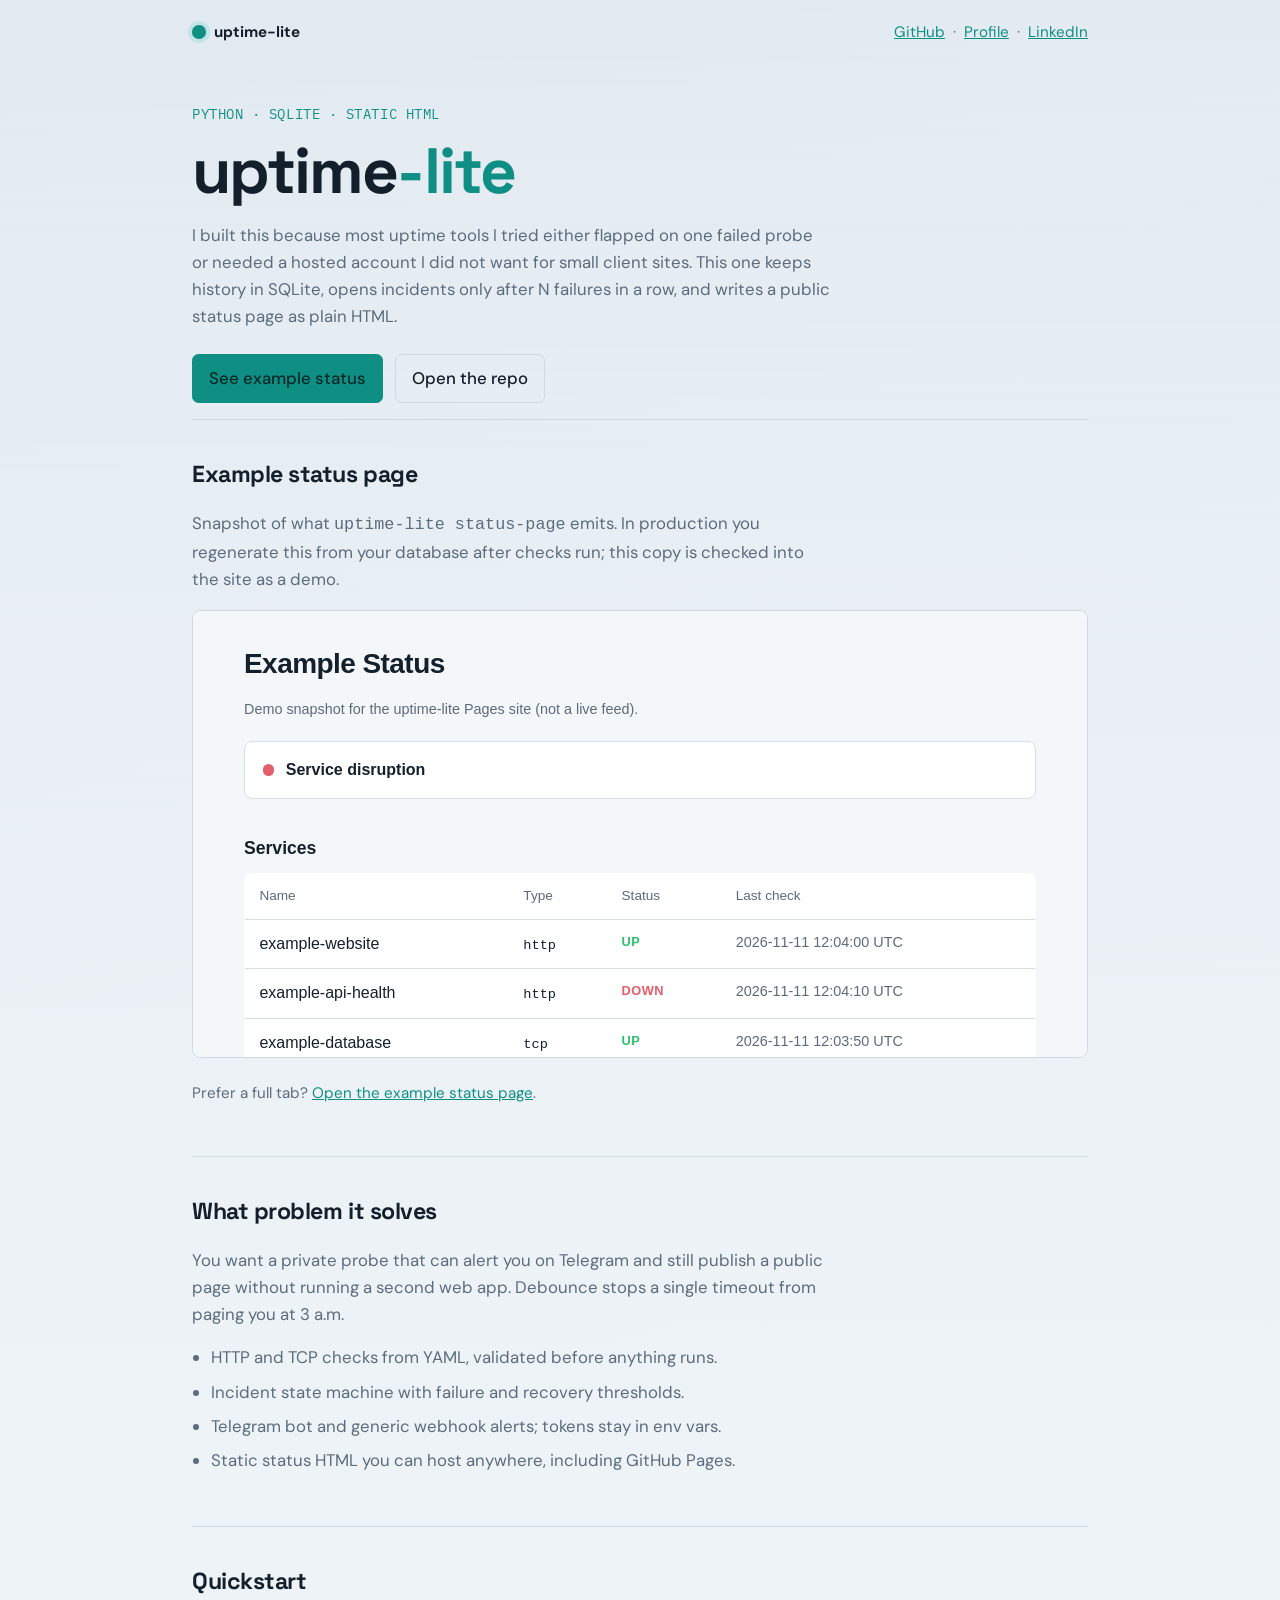
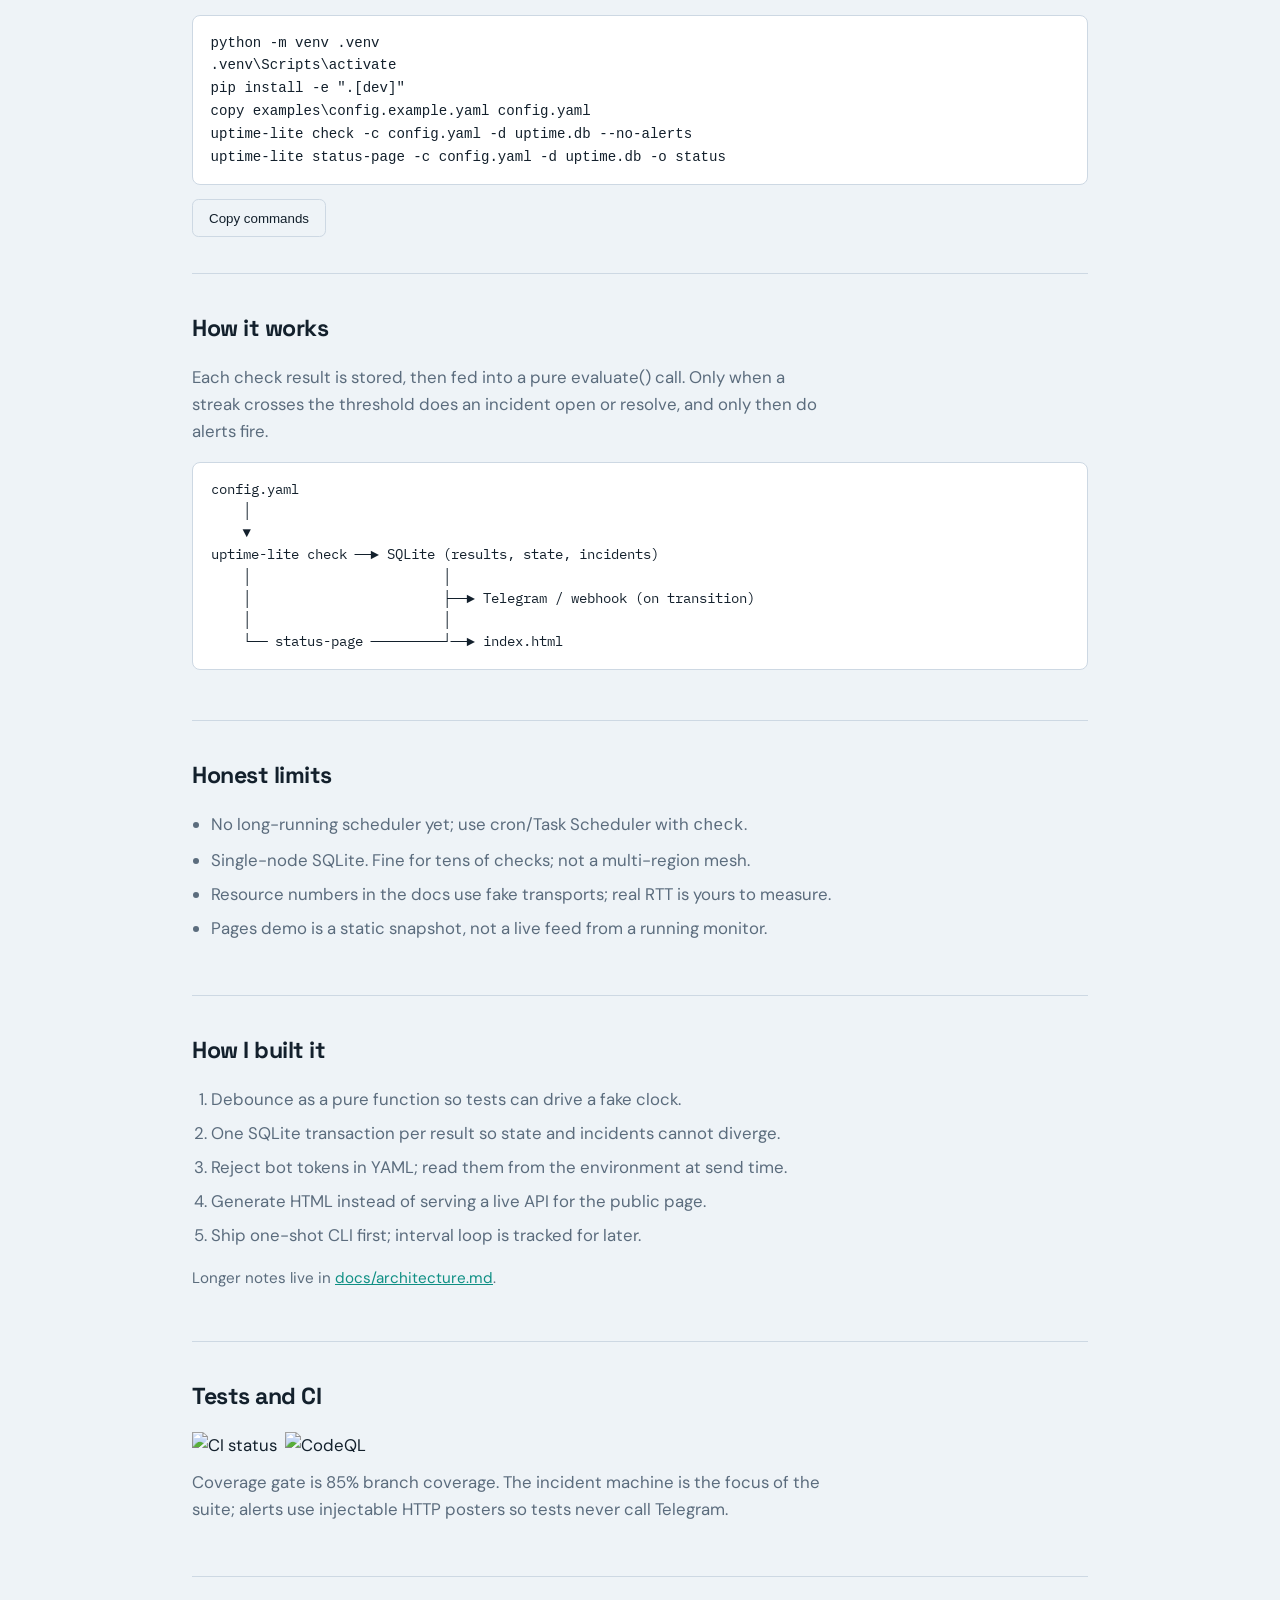
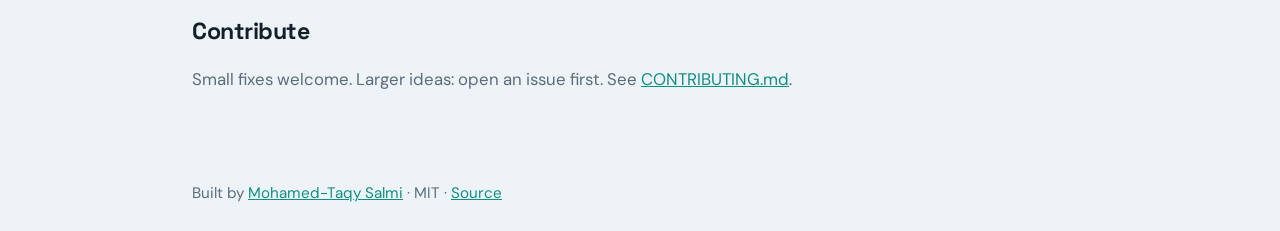
==== site/index.html @ f2ccf260 "feat: add alerts, status page, Pages site and QA for v0.1.0 Ship Telegram/webhook alerts, static sta" ====
<!doctype html>
<html lang="en">
  <head>
    <meta charset="utf-8" />
    <meta name="viewport" content="width=device-width, initial-scale=1" />
    <title>uptime-lite — self-hosted uptime with a static status page</title>
    <meta
      name="description"
      content="HTTP and TCP checks, debounced incidents, Telegram and webhook alerts, SQLite history, and a generated static status page."
    />
    <meta property="og:title" content="uptime-lite" />
    <meta
      property="og:description"
      content="Self-hosted uptime monitor with debounced incidents and a static public status page."
    />
    <meta property="og:type" content="website" />
    <meta property="og:url" content="https://mohamedtaqysalmi.github.io/uptime-lite/" />
    <meta property="og:image" content="https://mohamedtaqysalmi.github.io/uptime-lite/og.svg" />
    <meta name="twitter:card" content="summary_large_image" />
    <meta name="twitter:title" content="uptime-lite" />
    <meta
      name="twitter:description"
      content="Self-hosted uptime monitor with debounced incidents and a static public status page."
    />
    <meta name="twitter:image" content="https://mohamedtaqysalmi.github.io/uptime-lite/og.svg" />
    <link rel="icon" href="favicon.svg" type="image/svg+xml" />
    <link rel="preconnect" href="https://fonts.googleapis.com" />
    <link rel="preconnect" href="https://fonts.gstatic.com" crossorigin />
    <link
      href="https://fonts.googleapis.com/css2?family=DM+Sans:ital,opsz,wght@0,9..40,400;0,9..40,500;0,9..40,700;1,9..40,400&family=IBM+Plex+Mono:wght@400;500&family=Space+Grotesk:wght@600;700&display=swap"
      rel="stylesheet"
    />
    <link rel="stylesheet" href="styles.css" />
  </head>
  <body>
    <a class="skip-link" href="#example">Skip to example status</a>
    <header class="wrap site-header">
      <div class="brand-row">
        <span class="mark" aria-hidden="true"></span>
        <strong>uptime-lite</strong>
      </div>
      <nav aria-label="Primary">
        <a href="https://github.com/mohamedtaqysalmi/uptime-lite">GitHub</a>
        &nbsp;·&nbsp;
        <a href="https://github.com/mohamedtaqysalmi">Profile</a>
        &nbsp;·&nbsp;
        <a href="https://www.linkedin.com/in/mohamedtaqysalmi">LinkedIn</a>
      </nav>
    </header>

    <section class="wrap hero" aria-label="Introduction">
      <p class="eyebrow">Python · SQLite · static HTML</p>
      <h1 class="hero-brand">uptime<span>-lite</span></h1>
      <p class="lede">
        I built this because most uptime tools I tried either flapped on one failed probe or needed a
        hosted account I did not want for small client sites. This one keeps history in SQLite,
        opens incidents only after N failures in a row, and writes a public status page as plain
        HTML.
      </p>
      <div class="cta-row">
        <a class="btn btn-primary" href="#example">See example status</a>
        <a class="btn btn-ghost" href="https://github.com/mohamedtaqysalmi/uptime-lite"
          >Open the repo</a
        >
      </div>
    </section>

    <main>
      <section class="wrap section" id="example" aria-labelledby="example-title">
        <h2 id="example-title">Example status page</h2>
        <p class="lede">
          Snapshot of what <code>uptime-lite status-page</code> emits. In production you regenerate
          this from your database after checks run; this copy is checked into the site as a demo.
        </p>
        <iframe
          class="status-frame"
          title="Example status page"
          src="status/index.html"
          loading="lazy"
        ></iframe>
        <p class="muted">
          Prefer a full tab?
          <a href="status/index.html">Open the example status page</a>.
        </p>
      </section>

      <section class="wrap section" aria-labelledby="problem-title">
        <h2 id="problem-title">What problem it solves</h2>
        <p class="lede">
          You want a private probe that can alert you on Telegram and still publish a public page
          without running a second web app. Debounce stops a single timeout from paging you at 3 a.m.
        </p>
        <ul class="plain-list">
          <li>HTTP and TCP checks from YAML, validated before anything runs.</li>
          <li>Incident state machine with failure and recovery thresholds.</li>
          <li>Telegram bot and generic webhook alerts; tokens stay in env vars.</li>
          <li>Static status HTML you can host anywhere, including GitHub Pages.</li>
        </ul>
      </section>

      <section class="wrap section" aria-labelledby="quick-title">
        <h2 id="quick-title">Quickstart</h2>
        <pre class="code"><code id="quick-code">python -m venv .venv
.venv\Scripts\activate
pip install -e ".[dev]"
copy examples\config.example.yaml config.yaml
uptime-lite check -c config.yaml -d uptime.db --no-alerts
uptime-lite status-page -c config.yaml -d uptime.db -o status</code></pre>
        <button type="button" class="btn btn-ghost" id="copy-btn">Copy commands</button>
      </section>

      <section class="wrap section" aria-labelledby="how-title">
        <h2 id="how-title">How it works</h2>
        <p class="lede">
          Each check result is stored, then fed into a pure evaluate() call. Only when a streak
          crosses the threshold does an incident open or resolve, and only then do alerts fire.
        </p>
        <pre class="code diagram" aria-label="Architecture diagram">config.yaml
    │
    ▼
uptime-lite check ──► SQLite (results, state, incidents)
    │                        │
    │                        ├──► Telegram / webhook (on transition)
    │                        │
    └── status-page ─────────┘──► index.html</pre>
      </section>

      <section class="wrap section" aria-labelledby="limits-title">
        <h2 id="limits-title">Honest limits</h2>
        <ul class="plain-list">
          <li>No long-running scheduler yet; use cron/Task Scheduler with <code>check</code>.</li>
          <li>Single-node SQLite. Fine for tens of checks; not a multi-region mesh.</li>
          <li>Resource numbers in the docs use fake transports; real RTT is yours to measure.</li>
          <li>Pages demo is a static snapshot, not a live feed from a running monitor.</li>
        </ul>
      </section>

      <section class="wrap section" aria-labelledby="built-title">
        <h2 id="built-title">How I built it</h2>
        <ol class="plain-list">
          <li>Debounce as a pure function so tests can drive a fake clock.</li>
          <li>One SQLite transaction per result so state and incidents cannot diverge.</li>
          <li>Reject bot tokens in YAML; read them from the environment at send time.</li>
          <li>Generate HTML instead of serving a live API for the public page.</li>
          <li>Ship one-shot CLI first; interval loop is tracked for later.</li>
        </ol>
        <p class="muted">
          Longer notes live in
          <a href="https://github.com/mohamedtaqysalmi/uptime-lite/blob/main/docs/architecture.md"
            >docs/architecture.md</a
          >.
        </p>
      </section>

      <section class="wrap section" aria-labelledby="ci-title">
        <h2 id="ci-title">Tests and CI</h2>
        <p class="badges">
          <img
            alt="CI status"
            src="https://github.com/mohamedtaqysalmi/uptime-lite/actions/workflows/ci.yml/badge.svg"
          />
          <img
            alt="CodeQL"
            src="https://github.com/mohamedtaqysalmi/uptime-lite/actions/workflows/codeql.yml/badge.svg"
          />
        </p>
        <p class="lede">
          Coverage gate is 85% branch coverage. The incident machine is the focus of the suite;
          alerts use injectable HTTP posters so tests never call Telegram.
        </p>
      </section>

      <section class="wrap section" aria-labelledby="contrib-title">
        <h2 id="contrib-title">Contribute</h2>
        <p class="lede">
          Small fixes welcome. Larger ideas: open an issue first. See
          <a href="https://github.com/mohamedtaqysalmi/uptime-lite/blob/main/CONTRIBUTING.md"
            >CONTRIBUTING.md</a
          >.
        </p>
      </section>
    </main>

    <footer class="wrap site-footer">
      <p>
        Built by
        <a href="https://github.com/mohamedtaqysalmi">Mohamed-Taqy Salmi</a>
        · MIT ·
        <a href="https://github.com/mohamedtaqysalmi/uptime-lite">Source</a>
      </p>
    </footer>
    <script src="main.js"></script>
  </body>
</html>
---- site/styles.css ----
:root {
  --bg: #0b1218;
  --bg-2: #121b24;
  --panel: #17222d;
  --text: #e8eef4;
  --muted: #8fa0b2;
  --line: #2a3948;
  --accent: #2ec4b6;
  --accent-2: #1f8f85;
  --up: #3dd68c;
  --down: #ef6b7b;
  --font-display: "Space Grotesk", "Segoe UI", sans-serif;
  --font-body: "DM Sans", "Segoe UI", sans-serif;
  --font-mono: "IBM Plex Mono", ui-monospace, monospace;
  --measure: 56rem;
  --space: clamp(1rem, 2.2vw, 1.5rem);
}

@media (prefers-color-scheme: light) {
  :root {
    --bg: #eef3f7;
    --bg-2: #e2eaf1;
    --panel: #ffffff;
    --text: #13202c;
    --muted: #5b6c7d;
    --line: #cdd8e3;
    --accent: #0f8f84;
    --accent-2: #0b6b63;
  }
}

*,
*::before,
*::after {
  box-sizing: border-box;
}

html {
  scroll-behavior: smooth;
}

body {
  margin: 0;
  min-height: 100vh;
  color: var(--text);
  font-family: var(--font-body);
  font-size: 1.05rem;
  line-height: 1.6;
  background:
    linear-gradient(180deg, transparent 0%, var(--bg) 42%),
    repeating-linear-gradient(
      0deg,
      transparent,
      transparent 23px,
      rgba(46, 196, 182, 0.035) 24px
    ),
    radial-gradient(900px 480px at 85% -10%, rgba(46, 196, 182, 0.18), transparent 60%),
    linear-gradient(165deg, var(--bg-2), var(--bg));
}

img {
  max-width: 100%;
  height: auto;
}

a {
  color: var(--accent);
}

a:hover {
  color: var(--text);
}

.skip-link {
  position: absolute;
  left: -999px;
  top: 0;
  background: var(--panel);
  color: var(--text);
  padding: 0.5rem 0.75rem;
  z-index: 10;
}

.skip-link:focus {
  left: 0.75rem;
  top: 0.75rem;
}

.wrap {
  width: min(100% - 2rem, var(--measure));
  margin-inline: auto;
}

.site-header,
.site-footer {
  display: flex;
  justify-content: space-between;
  align-items: center;
  gap: 1rem;
  padding: 1.25rem 0;
  color: var(--muted);
  font-size: 0.95rem;
}

.brand-row {
  display: flex;
  align-items: center;
  gap: 0.55rem;
  color: var(--text);
}

.mark {
  width: 0.85rem;
  height: 0.85rem;
  border-radius: 50%;
  background: var(--accent);
  box-shadow: 0 0 0 4px rgba(46, 196, 182, 0.18);
}

.hero {
  padding: 2.5rem 0 1rem;
}

.eyebrow {
  margin: 0 0 0.75rem;
  color: var(--accent);
  font-family: var(--font-mono);
  font-size: 0.85rem;
  letter-spacing: 0.04em;
  text-transform: uppercase;
}

.hero-brand {
  margin: 0 0 1rem;
  font-family: var(--font-display);
  font-size: clamp(2.4rem, 8vw, 4rem);
  line-height: 1.05;
  letter-spacing: -0.03em;
}

.hero-brand span {
  color: var(--accent);
}

.lede {
  max-width: 40rem;
  color: var(--muted);
}

.cta-row {
  display: flex;
  flex-wrap: wrap;
  gap: 0.75rem;
  margin-top: 1.5rem;
}

.btn {
  display: inline-flex;
  align-items: center;
  justify-content: center;
  border: 1px solid var(--line);
  border-radius: 0.4rem;
  padding: 0.65rem 1rem;
  text-decoration: none;
  font-weight: 500;
  cursor: pointer;
  background: transparent;
  color: var(--text);
}

.btn-primary {
  background: var(--accent);
  border-color: var(--accent);
  color: #062a27;
}

.btn-primary:hover {
  background: var(--accent-2);
  border-color: var(--accent-2);
  color: #fff;
}

.btn-ghost:hover {
  border-color: var(--accent);
}

.section {
  padding: 2.25rem 0;
  border-top: 1px solid var(--line);
}

.section h2 {
  margin: 0 0 0.75rem;
  font-family: var(--font-display);
  font-size: 1.45rem;
  letter-spacing: -0.02em;
}

.plain-list {
  padding-left: 1.2rem;
  color: var(--muted);
}

.plain-list li + li {
  margin-top: 0.45rem;
}

.code {
  overflow-x: auto;
  background: var(--panel);
  border: 1px solid var(--line);
  border-radius: 0.5rem;
  padding: 1rem 1.1rem;
  font-family: var(--font-mono);
  font-size: 0.88rem;
  line-height: 1.55;
}

.diagram {
  white-space: pre;
}

.status-frame {
  width: 100%;
  min-height: 28rem;
  border: 1px solid var(--line);
  border-radius: 0.55rem;
  background: var(--panel);
}

.muted {
  color: var(--muted);
  font-size: 0.95rem;
}

.badges {
  display: flex;
  flex-wrap: wrap;
  gap: 0.5rem;
}

.badges img {
  height: 1.25rem;
}

@media (max-width: 640px) {
  .site-header {
    flex-direction: column;
    align-items: flex-start;
  }

  .status-frame {
    min-height: 22rem;
  }
}
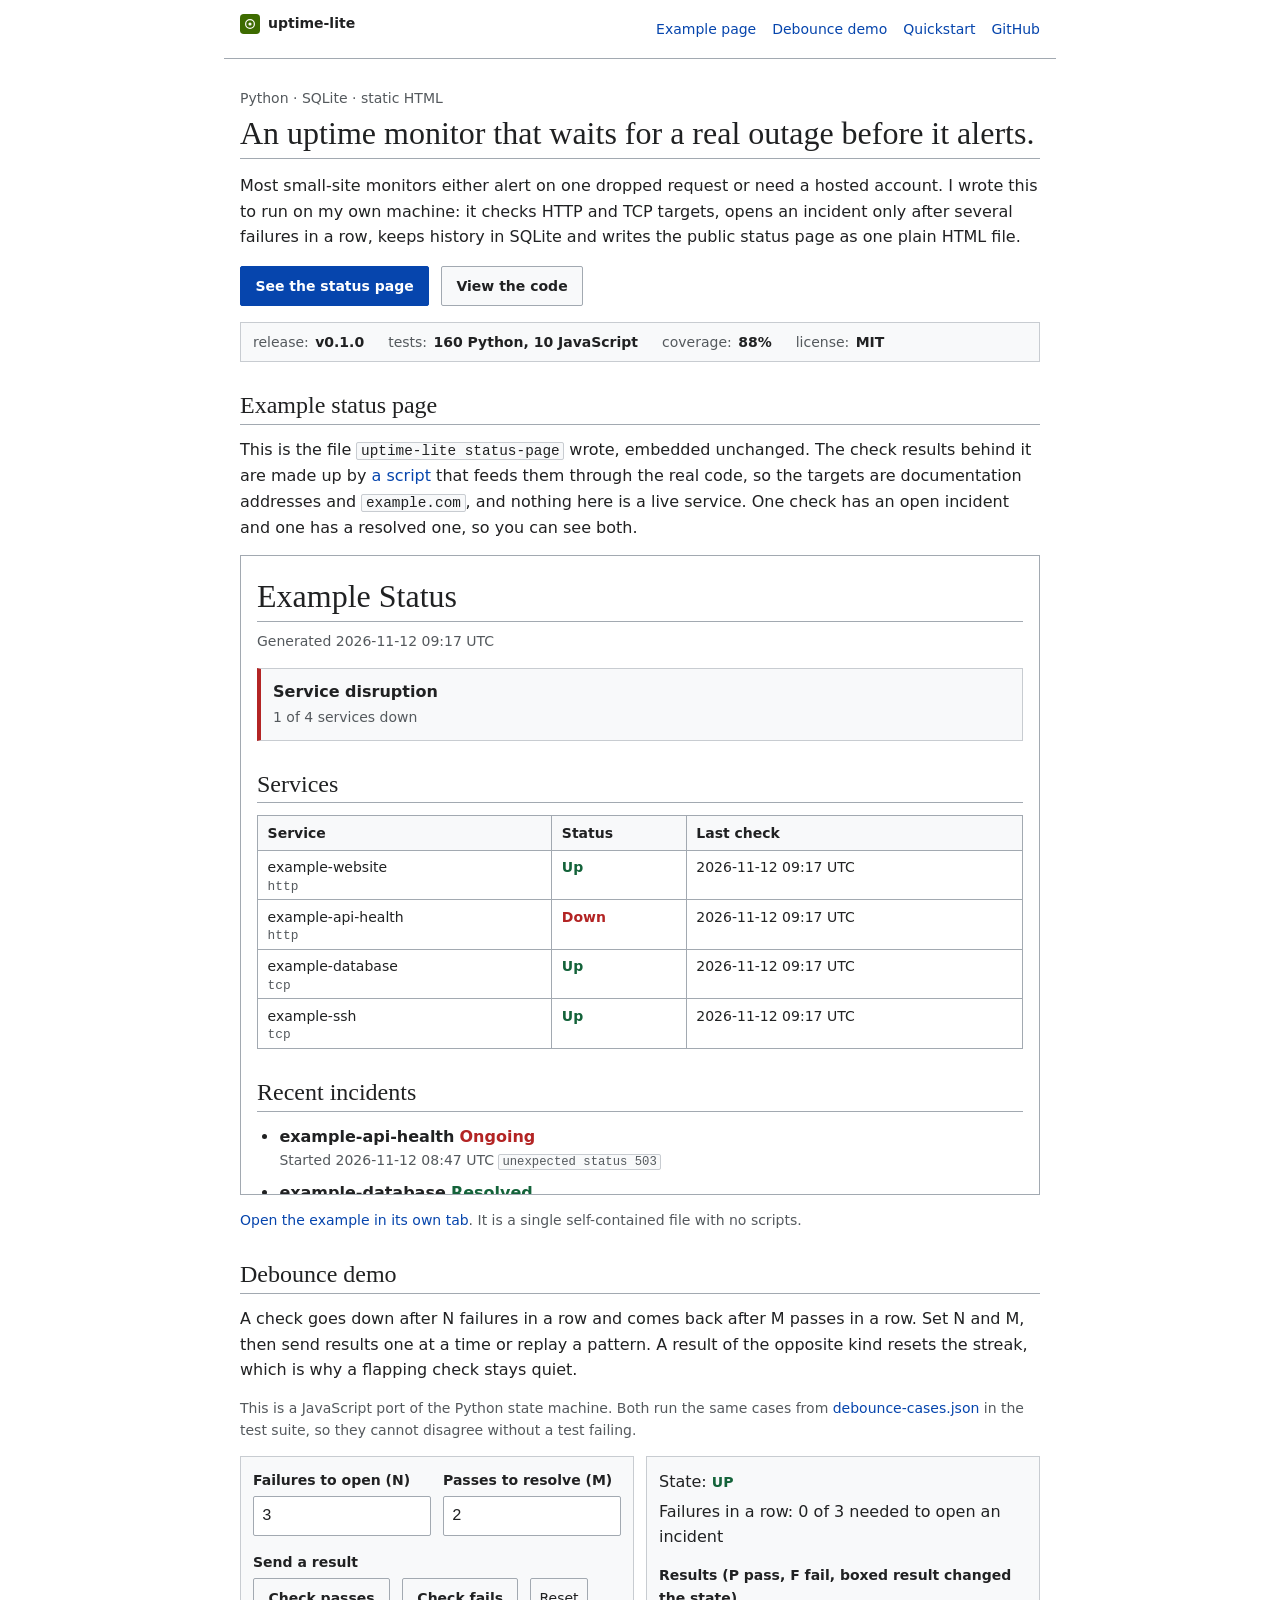
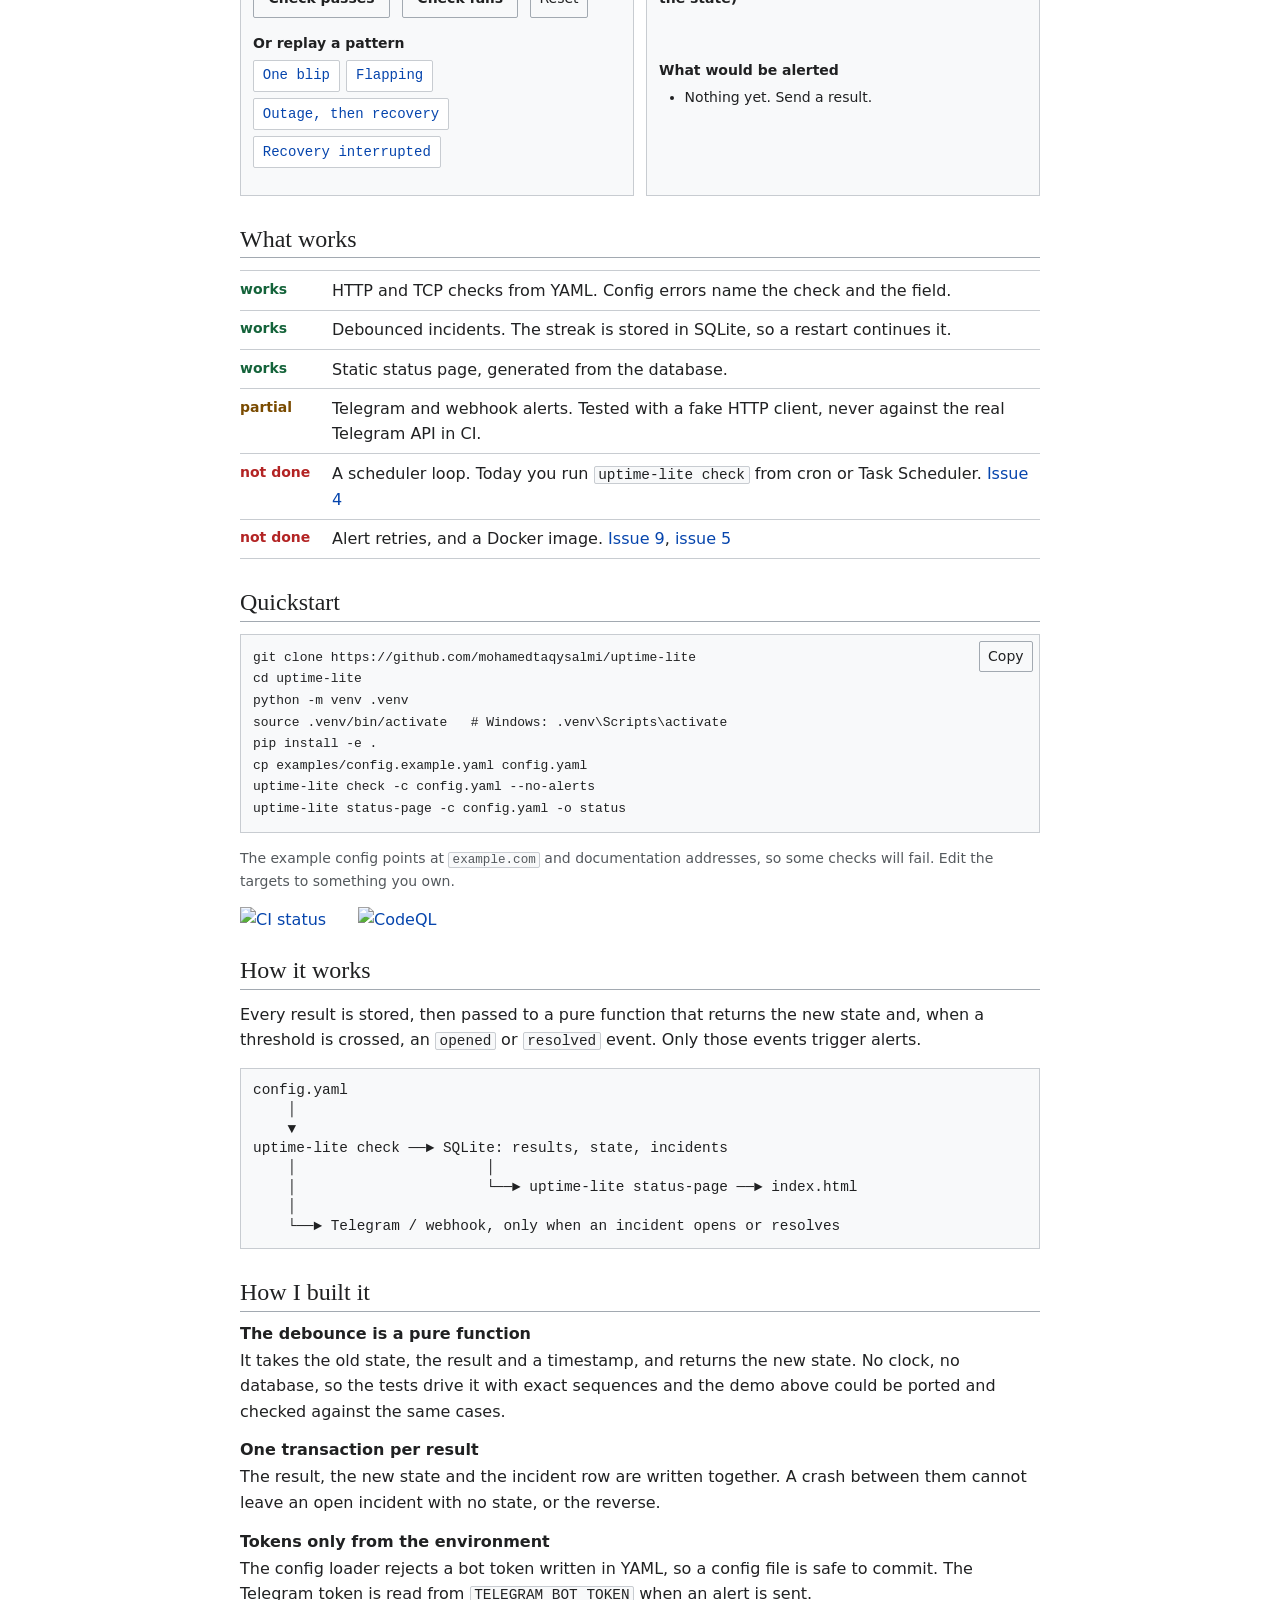
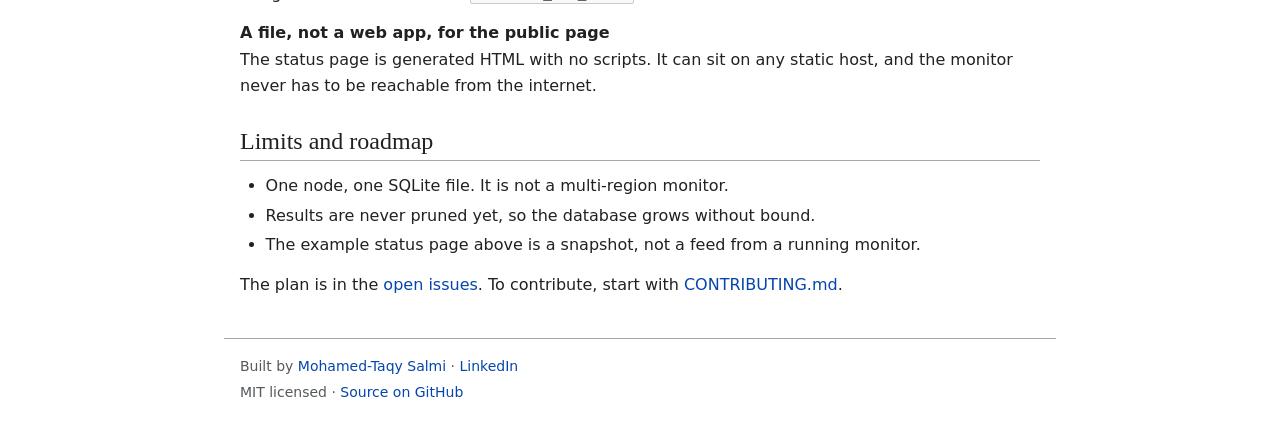
==== commit 619c66f1: "feat: rebuild Pages site on the shared plain style and restyle the status page" ====
--- a/site/index.html
+++ b/site/index.html
@@ -3,15 +3,15 @@
   <head>
     <meta charset="utf-8" />
     <meta name="viewport" content="width=device-width, initial-scale=1" />
-    <title>uptime-lite — self-hosted uptime with a static status page</title>
+    <title>uptime-lite: self-hosted uptime checks with a static status page</title>
     <meta
       name="description"
-      content="HTTP and TCP checks, debounced incidents, Telegram and webhook alerts, SQLite history, and a generated static status page."
+      content="HTTP and TCP checks, debounced incident detection, Telegram and webhook alerts, SQLite history and a generated static status page."
     />
     <meta property="og:title" content="uptime-lite" />
     <meta
       property="og:description"
-      content="Self-hosted uptime monitor with debounced incidents and a static public status page."
+      content="Self-hosted uptime monitor with debounced incident detection and a static public status page."
     />
     <meta property="og:type" content="website" />
     <meta property="og:url" content="https://mohamedtaqysalmi.github.io/uptime-lite/" />
@@ -20,175 +20,337 @@
     <meta name="twitter:title" content="uptime-lite" />
     <meta
       name="twitter:description"
-      content="Self-hosted uptime monitor with debounced incidents and a static public status page."
+      content="Self-hosted uptime monitor with debounced incident detection and a static public status page."
     />
     <meta name="twitter:image" content="https://mohamedtaqysalmi.github.io/uptime-lite/og.svg" />
     <link rel="icon" href="favicon.svg" type="image/svg+xml" />
-    <link rel="preconnect" href="https://fonts.googleapis.com" />
-    <link rel="preconnect" href="https://fonts.gstatic.com" crossorigin />
-    <link
-      href="https://fonts.googleapis.com/css2?family=DM+Sans:ital,opsz,wght@0,9..40,400;0,9..40,500;0,9..40,700;1,9..40,400&family=IBM+Plex+Mono:wght@400;500&family=Space+Grotesk:wght@600;700&display=swap"
-      rel="stylesheet"
-    />
-    <link rel="stylesheet" href="styles.css" />
+    <link rel="stylesheet" href="base.css" />
+    <link rel="stylesheet" href="page.css" />
   </head>
   <body>
-    <a class="skip-link" href="#example">Skip to example status</a>
+    <a class="skip-link" href="#demo">Skip to the example status page</a>
+
     <header class="wrap site-header">
-      <div class="brand-row">
-        <span class="mark" aria-hidden="true"></span>
-        <strong>uptime-lite</strong>
-      </div>
-      <nav aria-label="Primary">
+      <a class="brand" href="./">
+        <img src="favicon.svg" alt="" width="28" height="28" />
+        uptime-lite
+      </a>
+      <nav class="site-nav" aria-label="Primary">
+        <a href="#demo">Example page</a>
+        <a href="#debounce">Debounce demo</a>
+        <a href="#quickstart">Quickstart</a>
         <a href="https://github.com/mohamedtaqysalmi/uptime-lite">GitHub</a>
-        &nbsp;·&nbsp;
-        <a href="https://github.com/mohamedtaqysalmi">Profile</a>
-        &nbsp;·&nbsp;
-        <a href="https://www.linkedin.com/in/mohamedtaqysalmi">LinkedIn</a>
       </nav>
     </header>
 
-    <section class="wrap hero" aria-label="Introduction">
-      <p class="eyebrow">Python · SQLite · static HTML</p>
-      <h1 class="hero-brand">uptime<span>-lite</span></h1>
-      <p class="lede">
-        I built this because most uptime tools I tried either flapped on one failed probe or needed a
-        hosted account I did not want for small client sites. This one keeps history in SQLite,
-        opens incidents only after N failures in a row, and writes a public status page as plain
-        HTML.
-      </p>
-      <div class="cta-row">
-        <a class="btn btn-primary" href="#example">See example status</a>
-        <a class="btn btn-ghost" href="https://github.com/mohamedtaqysalmi/uptime-lite"
-          >Open the repo</a
-        >
-      </div>
-    </section>
-
     <main>
-      <section class="wrap section" id="example" aria-labelledby="example-title">
-        <h2 id="example-title">Example status page</h2>
+      <section class="wrap hero">
+        <p class="eyebrow">Python · SQLite · static HTML</p>
+        <h1>An uptime monitor that waits for a real outage before it alerts.</h1>
         <p class="lede">
-          Snapshot of what <code>uptime-lite status-page</code> emits. In production you regenerate
-          this from your database after checks run; this copy is checked into the site as a demo.
+          Most small-site monitors either alert on one dropped request or need a hosted account.
+          I wrote this to run on my own machine: it checks HTTP and TCP targets, opens an incident
+          only after several failures in a row, keeps history in SQLite and writes the public
+          status page as one plain HTML file.
         </p>
-        <iframe
-          class="status-frame"
-          title="Example status page"
-          src="status/index.html"
-          loading="lazy"
-        ></iframe>
-        <p class="muted">
-          Prefer a full tab?
-          <a href="status/index.html">Open the example status page</a>.
-        </p>
-      </section>
-
-      <section class="wrap section" aria-labelledby="problem-title">
-        <h2 id="problem-title">What problem it solves</h2>
-        <p class="lede">
-          You want a private probe that can alert you on Telegram and still publish a public page
-          without running a second web app. Debounce stops a single timeout from paging you at 3 a.m.
-        </p>
-        <ul class="plain-list">
-          <li>HTTP and TCP checks from YAML, validated before anything runs.</li>
-          <li>Incident state machine with failure and recovery thresholds.</li>
-          <li>Telegram bot and generic webhook alerts; tokens stay in env vars.</li>
-          <li>Static status HTML you can host anywhere, including GitHub Pages.</li>
-        </ul>
-      </section>
-
-      <section class="wrap section" aria-labelledby="quick-title">
-        <h2 id="quick-title">Quickstart</h2>
-        <pre class="code"><code id="quick-code">python -m venv .venv
-.venv\Scripts\activate
-pip install -e ".[dev]"
-copy examples\config.example.yaml config.yaml
-uptime-lite check -c config.yaml -d uptime.db --no-alerts
-uptime-lite status-page -c config.yaml -d uptime.db -o status</code></pre>
-        <button type="button" class="btn btn-ghost" id="copy-btn">Copy commands</button>
+        <div class="actions">
+          <a class="btn btn-primary" href="#demo">See the status page</a>
+          <a class="btn" href="https://github.com/mohamedtaqysalmi/uptime-lite">View the code</a>
+        </div>
+        <dl class="facts">
+          <div>
+            <dt>release</dt>
+            <dd>v0.1.0</dd>
+          </div>
+          <div>
+            <dt>tests</dt>
+            <dd>160 Python, 10 JavaScript</dd>
+          </div>
+          <div>
+            <dt>coverage</dt>
+            <dd>88%</dd>
+          </div>
+          <div>
+            <dt>license</dt>
+            <dd>MIT</dd>
+          </div>
+        </dl>
+      </section>
+
+      <section class="wrap section" id="demo" aria-labelledby="demo-title">
+        <div class="section-head">
+          <h2 id="demo-title">Example status page</h2>
+        </div>
+        <div class="section-body flow">
+          <p>
+            This is the file <code>uptime-lite status-page</code> wrote, embedded unchanged. The
+            check results behind it are made up by
+            <a
+              href="https://github.com/mohamedtaqysalmi/uptime-lite/blob/main/scripts/generate_example_status.py"
+              >a script</a
+            >
+            that feeds them through the real code, so the targets are documentation addresses and
+            <code>example.com</code>, and nothing here is a live service. One check has an open
+            incident and one has a resolved one, so you can see both.
+          </p>
+          <iframe
+            class="status-frame"
+            title="Example status page generated by uptime-lite"
+            src="status/index.html"
+          ></iframe>
+          <p class="hint">
+            <a href="status/index.html">Open the example in its own tab</a>. It is a single
+            self-contained file with no scripts.
+          </p>
+        </div>
+      </section>
+
+      <section class="wrap section" id="debounce" aria-labelledby="debounce-title">
+        <div class="section-head">
+          <h2 id="debounce-title">Debounce demo</h2>
+        </div>
+        <div class="section-body flow">
+          <p>
+            A check goes down after N failures in a row and comes back after M passes in a row.
+            Set N and M, then send results one at a time or replay a pattern. A result of the
+            opposite kind resets the streak, which is why a flapping check stays quiet.
+          </p>
+          <p class="hint">
+            This is a JavaScript port of the Python state machine. Both run the same cases from
+            <a href="debounce-cases.json">debounce-cases.json</a> in the test suite, so they
+            cannot disagree without a test failing.
+          </p>
+          <div class="grid-2">
+            <div class="panel">
+              <div class="grid-2 settings">
+                <div>
+                  <label for="failure-threshold">Failures to open (N)</label>
+                  <input id="failure-threshold" type="number" min="1" max="10" value="3" />
+                </div>
+                <div>
+                  <label for="recovery-threshold">Passes to resolve (M)</label>
+                  <input id="recovery-threshold" type="number" min="1" max="10" value="2" />
+                </div>
+              </div>
+              <p class="label">Send a result</p>
+              <div class="actions">
+                <button class="btn" id="send-pass" type="button">Check passes</button>
+                <button class="btn" id="send-fail" type="button">Check fails</button>
+                <button class="btn btn-small" id="reset" type="button">Reset</button>
+              </div>
+              <p class="label" id="patterns-label">Or replay a pattern</p>
+              <div class="chips" id="patterns" role="group" aria-labelledby="patterns-label"></div>
+            </div>
+            <div class="panel">
+              <div class="readout" aria-live="polite">
+                <p id="state-line">State: UP</p>
+                <p id="counter"></p>
+              </div>
+              <p class="label" id="trail-label">
+                Results (P pass, F fail, boxed result changed the state)
+              </p>
+              <ol class="trail" id="trail" aria-labelledby="trail-label"></ol>
+              <p class="label">What would be alerted</p>
+              <ul class="events" id="events"></ul>
+            </div>
+          </div>
+          <noscript
+            ><p class="callout">The demo needs JavaScript. The rest of the page does not.</p></noscript
+          >
+        </div>
+      </section>
+
+      <section class="wrap section" aria-labelledby="works-title">
+        <div class="section-head">
+          <h2 id="works-title">What works</h2>
+        </div>
+        <div class="section-body flow">
+          <ul class="status">
+            <li>
+              <span class="tag tag-ok">works</span>
+              <span>HTTP and TCP checks from YAML. Config errors name the check and the field.</span>
+            </li>
+            <li>
+              <span class="tag tag-ok">works</span>
+              <span
+                >Debounced incidents. The streak is stored in SQLite, so a restart continues
+                it.</span
+              >
+            </li>
+            <li>
+              <span class="tag tag-ok">works</span>
+              <span>Static status page, generated from the database.</span>
+            </li>
+            <li>
+              <span class="tag tag-partial">partial</span>
+              <span
+                >Telegram and webhook alerts. Tested with a fake HTTP client, never against the real
+                Telegram API in CI.</span
+              >
+            </li>
+            <li>
+              <span class="tag tag-no">not done</span>
+              <span>
+                A scheduler loop. Today you run <code>uptime-lite check</code> from cron or Task
+                Scheduler.
+                <a href="https://github.com/mohamedtaqysalmi/uptime-lite/issues/4">Issue 4</a>
+              </span>
+            </li>
+            <li>
+              <span class="tag tag-no">not done</span>
+              <span>
+                Alert retries, and a Docker image.
+                <a href="https://github.com/mohamedtaqysalmi/uptime-lite/issues/9">Issue 9</a>,
+                <a href="https://github.com/mohamedtaqysalmi/uptime-lite/issues/5">issue 5</a>
+              </span>
+            </li>
+          </ul>
+        </div>
+      </section>
+
+      <section class="wrap section" id="quickstart" aria-labelledby="quick-title">
+        <div class="section-head">
+          <h2 id="quick-title">Quickstart</h2>
+        </div>
+        <div class="section-body flow">
+          <div class="code">
+            <pre id="quickstart-code"><code>git clone https://github.com/mohamedtaqysalmi/uptime-lite
+cd uptime-lite
+python -m venv .venv
+source .venv/bin/activate   # Windows: .venv\Scripts\activate
+pip install -e .
+cp examples/config.example.yaml config.yaml
+uptime-lite check -c config.yaml --no-alerts
+uptime-lite status-page -c config.yaml -o status</code></pre>
+            <button class="btn btn-small copy" type="button" data-copy="quickstart-code">
+              Copy
+            </button>
+          </div>
+          <p class="hint">
+            The example config points at <code>example.com</code> and documentation addresses, so
+            some checks will fail. Edit the targets to something you own.
+          </p>
+          <div class="badges">
+            <a href="https://github.com/mohamedtaqysalmi/uptime-lite/actions/workflows/ci.yml"
+              ><img
+                alt="CI status"
+                width="110"
+                height="20"
+                src="https://github.com/mohamedtaqysalmi/uptime-lite/actions/workflows/ci.yml/badge.svg"
+            /></a>
+            <a href="https://github.com/mohamedtaqysalmi/uptime-lite/actions/workflows/codeql.yml"
+              ><img
+                alt="CodeQL status"
+                width="110"
+                height="20"
+                src="https://github.com/mohamedtaqysalmi/uptime-lite/actions/workflows/codeql.yml/badge.svg"
+            /></a>
+          </div>
+        </div>
       </section>
 
       <section class="wrap section" aria-labelledby="how-title">
-        <h2 id="how-title">How it works</h2>
-        <p class="lede">
-          Each check result is stored, then fed into a pure evaluate() call. Only when a streak
-          crosses the threshold does an incident open or resolve, and only then do alerts fire.
-        </p>
-        <pre class="code diagram" aria-label="Architecture diagram">config.yaml
+        <div class="section-head">
+          <h2 id="how-title">How it works</h2>
+        </div>
+        <div class="section-body flow">
+          <p>
+            Every result is stored, then passed to a pure function that returns the new state and,
+            when a threshold is crossed, an <code>opened</code> or <code>resolved</code> event.
+            Only those events trigger alerts.
+          </p>
+          <pre
+            class="diagram"
+            role="img"
+            aria-label="config.yaml feeds uptime-lite check, which writes results, state and incidents to SQLite and sends Telegram or webhook alerts on state changes. uptime-lite status-page reads SQLite and writes index.html."
+          >
+config.yaml
     │
     ▼
-uptime-lite check ──► SQLite (results, state, incidents)
-    │                        │
-    │                        ├──► Telegram / webhook (on transition)
-    │                        │
-    └── status-page ─────────┘──► index.html</pre>
+uptime-lite check ──► SQLite: results, state, incidents
+    │                      │
+    │                      └──► uptime-lite status-page ──► index.html
+    │
+    └──► Telegram / webhook, only when an incident opens or resolves</pre
+          >
+        </div>
+      </section>
+
+      <section class="wrap section" aria-labelledby="built-title">
+        <div class="section-head">
+          <h2 id="built-title">How I built it</h2>
+        </div>
+        <div class="section-body">
+          <div class="notes">
+            <article>
+              <h3>The debounce is a pure function</h3>
+              <p>
+                It takes the old state, the result and a timestamp, and returns the new state. No
+                clock, no database, so the tests drive it with exact sequences and the demo above
+                could be ported and checked against the same cases.
+              </p>
+            </article>
+            <article>
+              <h3>One transaction per result</h3>
+              <p>
+                The result, the new state and the incident row are written together. A crash
+                between them cannot leave an open incident with no state, or the reverse.
+              </p>
+            </article>
+            <article>
+              <h3>Tokens only from the environment</h3>
+              <p>
+                The config loader rejects a bot token written in YAML, so a config file is safe to
+                commit. The Telegram token is read from <code>TELEGRAM_BOT_TOKEN</code> when an
+                alert is sent.
+              </p>
+            </article>
+            <article>
+              <h3>A file, not a web app, for the public page</h3>
+              <p>
+                The status page is generated HTML with no scripts. It can sit on any static host,
+                and the monitor never has to be reachable from the internet.
+              </p>
+            </article>
+          </div>
+        </div>
       </section>
 
       <section class="wrap section" aria-labelledby="limits-title">
-        <h2 id="limits-title">Honest limits</h2>
-        <ul class="plain-list">
-          <li>No long-running scheduler yet; use cron/Task Scheduler with <code>check</code>.</li>
-          <li>Single-node SQLite. Fine for tens of checks; not a multi-region mesh.</li>
-          <li>Resource numbers in the docs use fake transports; real RTT is yours to measure.</li>
-          <li>Pages demo is a static snapshot, not a live feed from a running monitor.</li>
-        </ul>
-      </section>
-
-      <section class="wrap section" aria-labelledby="built-title">
-        <h2 id="built-title">How I built it</h2>
-        <ol class="plain-list">
-          <li>Debounce as a pure function so tests can drive a fake clock.</li>
-          <li>One SQLite transaction per result so state and incidents cannot diverge.</li>
-          <li>Reject bot tokens in YAML; read them from the environment at send time.</li>
-          <li>Generate HTML instead of serving a live API for the public page.</li>
-          <li>Ship one-shot CLI first; interval loop is tracked for later.</li>
-        </ol>
-        <p class="muted">
-          Longer notes live in
-          <a href="https://github.com/mohamedtaqysalmi/uptime-lite/blob/main/docs/architecture.md"
-            >docs/architecture.md</a
-          >.
-        </p>
-      </section>
-
-      <section class="wrap section" aria-labelledby="ci-title">
-        <h2 id="ci-title">Tests and CI</h2>
-        <p class="badges">
-          <img
-            alt="CI status"
-            src="https://github.com/mohamedtaqysalmi/uptime-lite/actions/workflows/ci.yml/badge.svg"
-          />
-          <img
-            alt="CodeQL"
-            src="https://github.com/mohamedtaqysalmi/uptime-lite/actions/workflows/codeql.yml/badge.svg"
-          />
-        </p>
-        <p class="lede">
-          Coverage gate is 85% branch coverage. The incident machine is the focus of the suite;
-          alerts use injectable HTTP posters so tests never call Telegram.
-        </p>
-      </section>
-
-      <section class="wrap section" aria-labelledby="contrib-title">
-        <h2 id="contrib-title">Contribute</h2>
-        <p class="lede">
-          Small fixes welcome. Larger ideas: open an issue first. See
-          <a href="https://github.com/mohamedtaqysalmi/uptime-lite/blob/main/CONTRIBUTING.md"
-            >CONTRIBUTING.md</a
-          >.
-        </p>
+        <div class="section-head">
+          <h2 id="limits-title">Limits and roadmap</h2>
+        </div>
+        <div class="section-body flow">
+          <ul>
+            <li>One node, one SQLite file. It is not a multi-region monitor.</li>
+            <li>Results are never pruned yet, so the database grows without bound.</li>
+            <li>The example status page above is a snapshot, not a feed from a running monitor.</li>
+          </ul>
+          <p>
+            The plan is in the
+            <a href="https://github.com/mohamedtaqysalmi/uptime-lite/issues">open issues</a>. To
+            contribute, start with
+            <a href="https://github.com/mohamedtaqysalmi/uptime-lite/blob/main/CONTRIBUTING.md"
+              >CONTRIBUTING.md</a
+            >.
+          </p>
+        </div>
       </section>
     </main>
 
     <footer class="wrap site-footer">
       <p>
-        Built by
-        <a href="https://github.com/mohamedtaqysalmi">Mohamed-Taqy Salmi</a>
-        · MIT ·
-        <a href="https://github.com/mohamedtaqysalmi/uptime-lite">Source</a>
+        Built by <a href="https://github.com/mohamedtaqysalmi">Mohamed-Taqy Salmi</a> ·
+        <a href="https://www.linkedin.com/in/mohamedtaqysalmi">LinkedIn</a>
+      </p>
+      <p>
+        MIT licensed ·
+        <a href="https://github.com/mohamedtaqysalmi/uptime-lite">Source on GitHub</a>
       </p>
     </footer>
-    <script src="main.js"></script>
+
+    <script src="base.js" defer></script>
+    <script src="debounce.js" defer></script>
+    <script src="demo.js" defer></script>
   </body>
 </html>
--- a/site/base.css
+++ b/site/base.css
@@ -0,0 +1,522 @@
+/* Shared page style for the portfolio repos. v2.0.0
+   Plain on purpose: one column, default-looking links, ruled headings, bordered tables.
+   Copied unchanged into each repo's site folder. There are no per-repo colours. */
+
+:root {
+  --bg: #ffffff;
+  --surface: #f8f9fa;
+  --ink: #202122;
+  --muted: #54595d;
+  --line: #a2a9b1;
+  --line-soft: #c8ccd1;
+  --link: #0645ad;
+  --visited: #0b0080;
+  --ok: #14633a;
+  --warn: #7a4b00;
+  --bad: #b32424;
+
+  /* Kept so older page.css files that mention them still resolve. */
+  --accent: var(--link);
+  --on-accent: #ffffff;
+
+  --sans: system-ui, -apple-system, "Segoe UI", Roboto, "Helvetica Neue", Arial, sans-serif;
+  --serif: Georgia, "Times New Roman", Times, serif;
+  --mono: ui-monospace, Menlo, Consolas, "Liberation Mono", "Courier New", monospace;
+  --arabic: "Noto Naskh Arabic", "Geeza Pro", "Segoe UI", Tahoma, serif;
+
+  --step--1: 0.875rem;
+  --step-0: 1rem;
+  --step-1: 1.125rem;
+  --step-2: 1.5rem;
+  --step-3: 2rem;
+
+  --page: 52rem;
+  --measure: 52rem;
+  --gutter: 1rem;
+  --radius: 2px;
+
+  color-scheme: light dark;
+}
+
+@media (prefers-color-scheme: dark) {
+  :root {
+    --bg: #101418;
+    --surface: #1b2026;
+    --ink: #eaecf0;
+    --muted: #a2a9b1;
+    --line: #54595d;
+    --line-soft: #3a4046;
+    --link: #88a3e8;
+    --visited: #b5a1e8;
+    --ok: #7fd1a0;
+    --warn: #e6b84f;
+    --bad: #ff9a8f;
+    --on-accent: #101418;
+  }
+}
+
+*,
+*::before,
+*::after {
+  box-sizing: border-box;
+}
+
+html {
+  -webkit-text-size-adjust: 100%;
+}
+
+body {
+  margin: 0;
+  background: var(--bg);
+  color: var(--ink);
+  font: var(--step-0) / 1.6 var(--sans);
+  overflow-wrap: break-word;
+}
+
+h1,
+h2,
+h3 {
+  margin: 0;
+  font-family: var(--serif);
+  font-weight: 400;
+  line-height: 1.3;
+}
+h1 {
+  font-size: var(--step-3);
+  padding-bottom: 0.2rem;
+  border-bottom: 1px solid var(--line);
+}
+h2 {
+  font-size: var(--step-2);
+  padding-bottom: 0.15rem;
+  border-bottom: 1px solid var(--line);
+}
+h3 {
+  font-family: var(--sans);
+  font-size: var(--step-0);
+  font-weight: 700;
+}
+p,
+ul,
+ol,
+dl,
+pre,
+table,
+figure {
+  margin: 0;
+}
+ul,
+ol {
+  padding-left: 1.6rem;
+}
+li + li {
+  margin-top: 0.25rem;
+}
+a {
+  color: var(--link);
+  text-decoration: none;
+}
+a:visited {
+  color: var(--visited);
+}
+a:hover {
+  text-decoration: underline;
+}
+:focus-visible {
+  outline: 2px solid var(--link);
+  outline-offset: 2px;
+}
+img,
+svg {
+  max-width: 100%;
+  height: auto;
+}
+code,
+kbd,
+pre {
+  font-family: var(--mono);
+  font-size: 0.9em;
+}
+:not(pre) > code {
+  background: var(--surface);
+  border: 1px solid var(--line-soft);
+  border-radius: var(--radius);
+  padding: 0 0.25em;
+}
+
+/* Layout: one column */
+
+.wrap {
+  width: 100%;
+  max-width: var(--page);
+  margin-inline: auto;
+  padding-inline: var(--gutter);
+}
+.flow > * + * {
+  margin-top: 0.9rem;
+}
+.flow > h3 {
+  margin-top: 1.4rem;
+}
+.measure {
+  max-width: var(--measure);
+}
+
+.skip-link {
+  position: absolute;
+  left: 0.5rem;
+  top: -4rem;
+  background: var(--bg);
+  color: var(--link);
+  border: 1px solid var(--line);
+  padding: 0.4rem 0.6rem;
+  z-index: 10;
+}
+.skip-link:focus {
+  top: 0.5rem;
+}
+
+/* Header */
+
+.site-header {
+  display: flex;
+  flex-wrap: wrap;
+  align-items: baseline;
+  justify-content: space-between;
+  gap: 0.25rem 1.5rem;
+  padding-block: 0.75rem;
+  border-bottom: 1px solid var(--line);
+  font-size: var(--step--1);
+}
+.brand,
+.brand:visited {
+  display: inline-flex;
+  align-items: center;
+  gap: 0.5rem;
+  color: var(--ink);
+  font-weight: 700;
+}
+.brand img,
+.brand svg {
+  width: 1.25rem;
+  height: 1.25rem;
+}
+.site-nav {
+  display: flex;
+  flex-wrap: wrap;
+  gap: 0.25rem 1rem;
+}
+.site-nav a {
+  padding-block: 0.35rem;
+}
+
+/* Hero: just the title, a paragraph and links */
+
+.hero {
+  padding-block: 1.75rem 0.5rem;
+}
+.eyebrow {
+  font-size: var(--step--1);
+  color: var(--muted);
+}
+.hero h1 {
+  margin-top: 0.25rem;
+}
+.lede {
+  margin-top: 0.9rem;
+}
+.actions {
+  display: flex;
+  flex-wrap: wrap;
+  gap: 0.5rem 0.75rem;
+  margin-top: 1rem;
+}
+.facts {
+  display: flex;
+  flex-wrap: wrap;
+  gap: 0.25rem 1.5rem;
+  margin-top: 1rem;
+  padding: 0.5rem 0.75rem;
+  border: 1px solid var(--line-soft);
+  background: var(--surface);
+  font-size: var(--step--1);
+}
+.facts div {
+  display: flex;
+  gap: 0.4rem;
+}
+.facts dt {
+  color: var(--muted);
+}
+.facts dt::after {
+  content: ":";
+}
+.facts dd {
+  margin: 0;
+  font-weight: 700;
+}
+
+/* Buttons and chips */
+
+.btn,
+.btn:visited {
+  display: inline-flex;
+  align-items: center;
+  justify-content: center;
+  min-height: 2.5rem;
+  padding: 0.35rem 0.9rem;
+  border: 1px solid var(--line);
+  border-radius: var(--radius);
+  background: var(--surface);
+  color: var(--ink);
+  font: 700 var(--step--1) / 1.2 var(--sans);
+  cursor: pointer;
+}
+.btn:hover {
+  border-color: var(--ink);
+  text-decoration: none;
+}
+.btn-primary,
+.btn-primary:visited {
+  background: var(--link);
+  border-color: var(--link);
+  color: var(--on-accent);
+}
+.btn-small {
+  min-height: 1.9rem;
+  padding: 0.15rem 0.5rem;
+  font-weight: 400;
+}
+.chip {
+  display: inline-flex;
+  align-items: center;
+  min-height: 2rem;
+  padding: 0.15rem 0.55rem;
+  border: 1px solid var(--line-soft);
+  border-radius: var(--radius);
+  background: var(--bg);
+  color: var(--link);
+  font: var(--step--1) / 1.2 var(--mono);
+  cursor: pointer;
+}
+.chip:hover,
+.chip[aria-pressed="true"] {
+  border-color: var(--link);
+}
+.chips {
+  display: flex;
+  flex-wrap: wrap;
+  gap: 0.4rem;
+}
+
+/* Sections */
+
+.section {
+  padding-block: 1.25rem 0.5rem;
+}
+.section-head {
+  margin-bottom: 0.75rem;
+}
+.section-label {
+  display: none;
+}
+.section-body {
+  min-width: 0;
+}
+
+/* Panels, grids, forms */
+
+.panel {
+  border: 1px solid var(--line-soft);
+  background: var(--surface);
+  padding: 0.75rem;
+}
+.grid-2 {
+  display: grid;
+  gap: 0.75rem;
+}
+@media (min-width: 44rem) {
+  .grid-2 {
+    grid-template-columns: repeat(2, minmax(0, 1fr));
+  }
+}
+label,
+.label {
+  display: block;
+  margin-bottom: 0.3rem;
+  font-size: var(--step--1);
+  font-weight: 700;
+}
+input[type="text"],
+input[type="number"],
+input[type="search"],
+input[type="url"],
+select,
+textarea {
+  width: 100%;
+  min-height: 2.5rem;
+  padding: 0.4rem 0.5rem;
+  border: 1px solid var(--line);
+  border-radius: var(--radius);
+  background: var(--bg);
+  color: var(--ink);
+  font: var(--step-0) / 1.5 var(--mono);
+}
+textarea {
+  min-height: 6rem;
+  resize: vertical;
+}
+.hint {
+  font-size: var(--step--1);
+  color: var(--muted);
+}
+
+/* Code blocks with a copy button */
+
+.code {
+  position: relative;
+  border: 1px solid var(--line-soft);
+  background: var(--surface);
+}
+.code pre {
+  padding: 0.75rem;
+  padding-right: 4rem;
+  overflow-x: auto;
+  line-height: 1.5;
+  tab-size: 2;
+}
+.code .copy {
+  position: absolute;
+  top: 0.4rem;
+  right: 0.4rem;
+}
+pre.diagram {
+  padding: 0.75rem;
+  border: 1px solid var(--line-soft);
+  background: var(--surface);
+  overflow-x: auto;
+  line-height: 1.35;
+}
+
+/* Tables */
+
+.table-wrap {
+  overflow-x: auto;
+}
+table {
+  border-collapse: collapse;
+  width: 100%;
+  font-size: var(--step--1);
+}
+th,
+td {
+  padding: 0.35rem 0.6rem;
+  text-align: left;
+  vertical-align: top;
+  border: 1px solid var(--line);
+}
+th {
+  background: var(--surface);
+  font-weight: 700;
+}
+td.num,
+th.num {
+  text-align: right;
+  font-variant-numeric: tabular-nums;
+}
+
+/* Status lists: what works, what is partial, what is not done */
+
+.status {
+  list-style: none;
+  padding: 0;
+  border-top: 1px solid var(--line-soft);
+}
+.status li {
+  display: grid;
+  grid-template-columns: 5rem minmax(0, 1fr);
+  gap: 0.75rem;
+  padding-block: 0.4rem;
+  border-bottom: 1px solid var(--line-soft);
+  margin: 0;
+}
+.tag {
+  font-size: var(--step--1);
+  font-weight: 700;
+}
+.tag-ok {
+  color: var(--ok);
+}
+.tag-partial {
+  color: var(--warn);
+}
+.tag-no {
+  color: var(--bad);
+}
+
+/* Decisions */
+
+.notes {
+  display: grid;
+  gap: 1rem;
+}
+.notes h3 {
+  margin-bottom: 0.2rem;
+}
+
+.callout {
+  padding: 0.6rem 0.75rem;
+  border: 1px solid var(--line-soft);
+  border-left: 4px solid var(--warn);
+  background: var(--surface);
+}
+
+.badges {
+  display: flex;
+  flex-wrap: wrap;
+  gap: 0.5rem;
+  align-items: center;
+}
+.badges img {
+  display: block;
+  height: 20px;
+  width: auto;
+}
+
+/* Arabic text */
+
+.arabic {
+  font-family: var(--arabic);
+  font-size: 1.2em;
+  line-height: 1.8;
+}
+
+/* Footer */
+
+.site-footer {
+  margin-top: 2rem;
+  padding-block: 1rem 2rem;
+  border-top: 1px solid var(--line);
+  font-size: var(--step--1);
+  color: var(--muted);
+}
+.site-footer p + p {
+  margin-top: 0.25rem;
+}
+
+.visually-hidden {
+  position: absolute;
+  width: 1px;
+  height: 1px;
+  overflow: hidden;
+  clip-path: inset(50%);
+  white-space: nowrap;
+}
+
+@media print {
+  .site-nav,
+  .actions,
+  .copy {
+    display: none;
+  }
+}
--- a/site/page.css
+++ b/site/page.css
@@ -0,0 +1,60 @@
+/* uptime-lite: layout for the example status frame and the debounce demo only. */
+
+.status-frame {
+  display: block;
+  width: 100%;
+  height: 40rem;
+  border: 1px solid var(--line);
+  background: var(--bg);
+}
+
+.settings {
+  margin-bottom: 0.9rem;
+}
+.panel .actions {
+  margin-top: 0;
+  margin-bottom: 0.9rem;
+}
+.panel .chips {
+  margin-bottom: 0.9rem;
+}
+
+.readout {
+  display: grid;
+  gap: 0.25rem;
+  margin-bottom: 0.9rem;
+}
+
+.trail {
+  display: flex;
+  flex-wrap: wrap;
+  gap: 0.25rem;
+  min-height: 1.9rem;
+  margin: 0 0 0.9rem;
+  padding: 0;
+  list-style: none;
+}
+.trail li {
+  display: inline-flex;
+  align-items: center;
+  justify-content: center;
+  width: 1.9rem;
+  height: 1.9rem;
+  margin: 0;
+  border: 1px solid var(--line-soft);
+  font: 700 var(--step--1) / 1 var(--mono);
+}
+.trail .pass {
+  color: var(--ok);
+}
+.trail .fail {
+  color: var(--bad);
+}
+.trail .mark {
+  border: 2px solid var(--ink);
+}
+
+.events {
+  margin: 0;
+  font-size: var(--step--1);
+}
